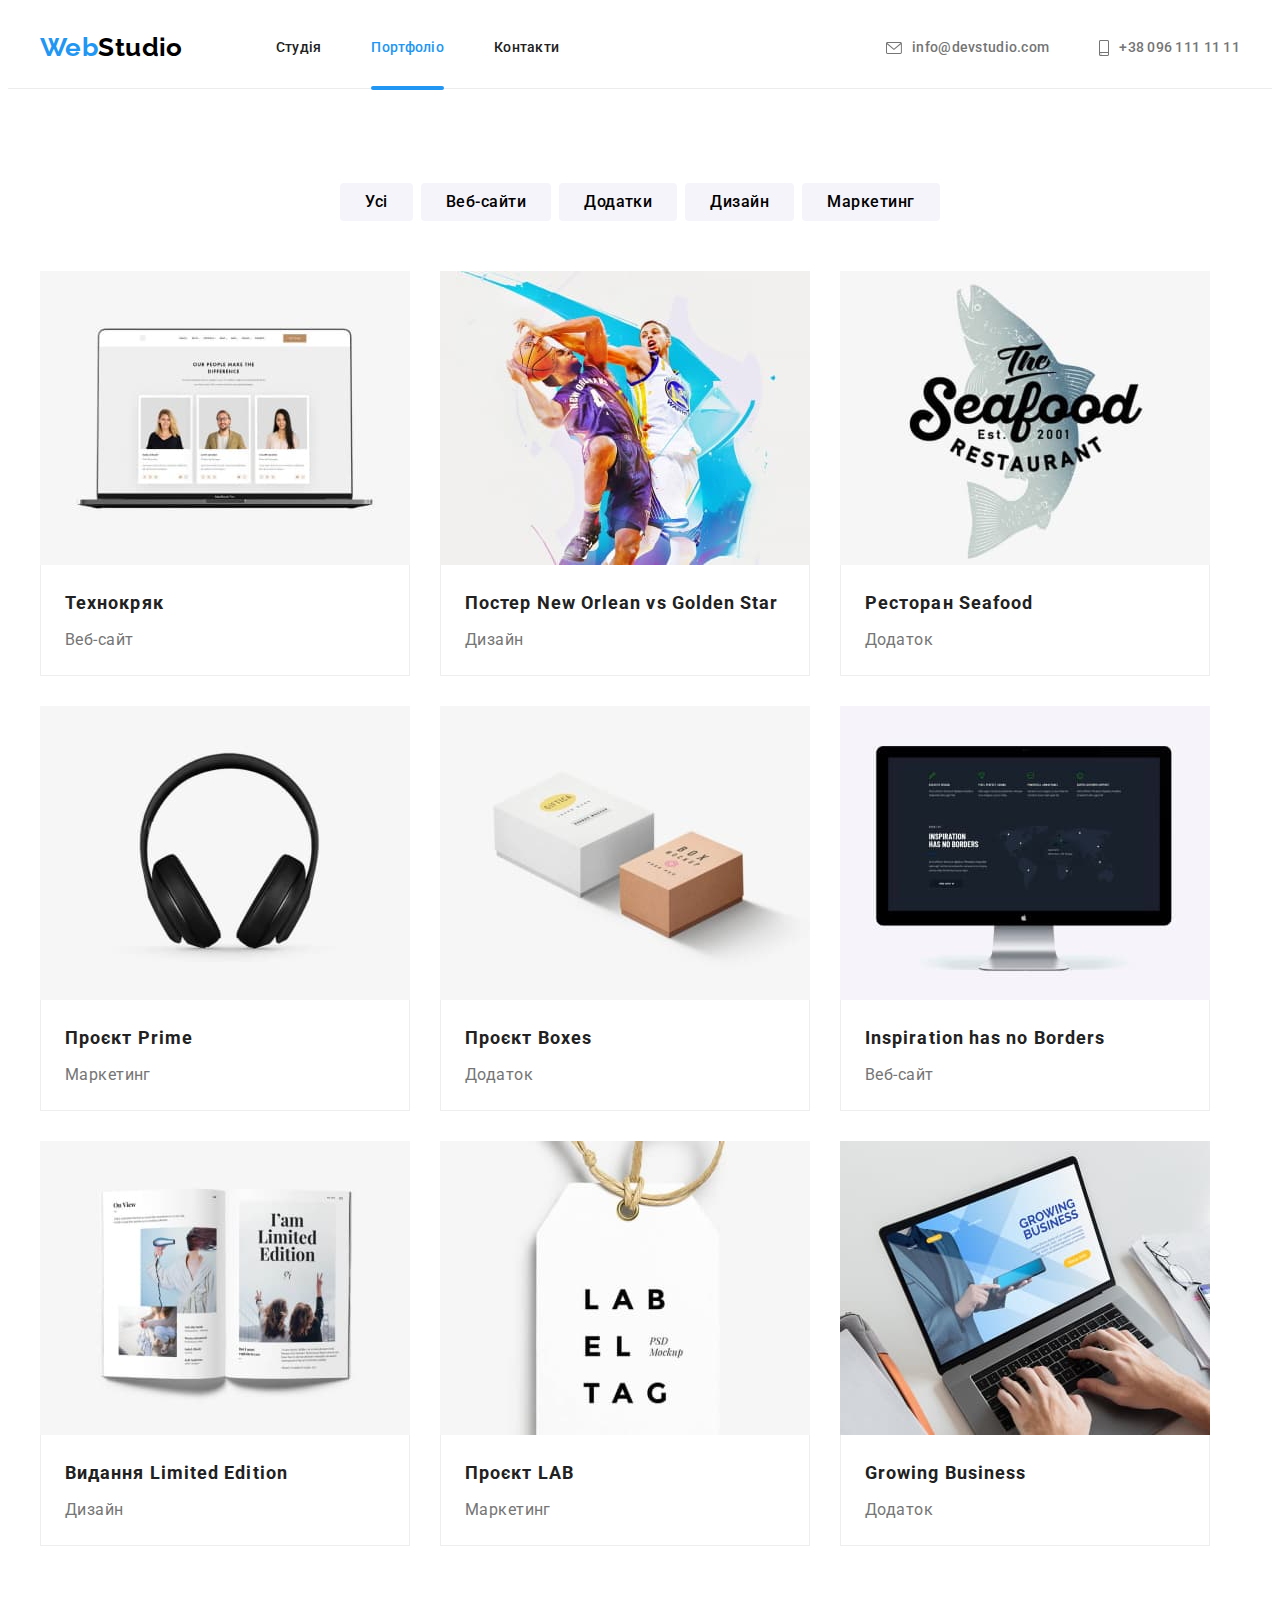
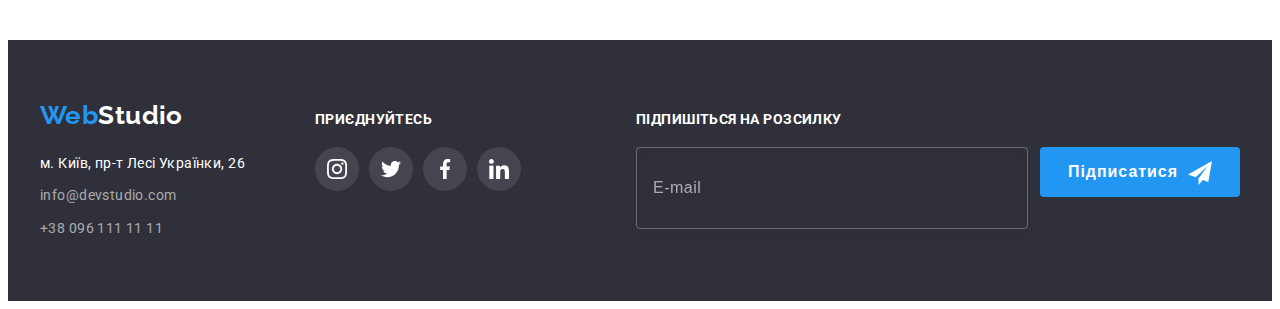
==== portfolio.html @ fa863b65 "start" ====
<!DOCTYPE html>
<html lang="uk">
<head>
    <meta charset="UTF-8">
    <meta http-equiv="X-UA-Compatible" content="IE=edge">
    <meta name="viewport" content="width=device-width, initial-scale=1.0">
    <link rel="preconnect" href="https://fonts.googleapis.com">
    <link rel="preconnect" href="https://fonts.gstatic.com" crossorigin>
    <link href="https://fonts.googleapis.com/css2?family=Raleway:wght@700&family=Roboto:wght@400;500;700;900&display=swap"
        rel="stylesheet">
    <link rel="stylesheet" href="https://cdnjs.cloudflare.com/ajax/libs/modern-normalize/1.1.0/modern-normalize.min.css"
        integrity="sha512-wpPYUAdjBVSE4KJnH1VR1HeZfpl1ub8YT/NKx4PuQ5NmX2tKuGu6U/JRp5y+Y8XG2tV+wKQpNHVUX03MfMFn9Q=="
        crossorigin="anonymous" referrerpolicy="no-referrer" />
    <link rel="stylesheet" href="./css/styles.css">
    <title>Portfolio</title>
</head>
<body>
    <header class="header">
        <div class="container header-container">
            <a class="logo-web link" href="./index.html">Web<span class="logo-studio">Studio</span></a>
            <nav class="header-nav">
                <ul class="header-list list">
                    <li class="header-list-item"><a href="./index.html" class="header-link link">Студія</a></li>
                    <li class="header-list-item"><a href="./portfolio.html" class="header-link nav-active link">Портфоліо</a></li>
                    <li class="header-list-item"><a href="#" class="header-link link">Контакти</a></li>
                </ul>
            </nav>
            <ul class="header-contacts-list list">
                <li class="contacts-list-item"><a href="mailto:info@devstudio.com" class="contacts-link link">
                        <svg class="contacts-icons" width="16px" height="12px">
                            <use href="./images/symbol-defs.svg#icon-envelope"></use>
                        </svg> info@devstudio.com</a></li>
                <li class="contacts-list-item tel"><a href="tel:+380961111111" class="contacts-link link">
                        <svg class="contacts-icons" width="10px" height="16px">
                            <use href="./images/symbol-defs.svg#icon-smartphone"></use>
                        </svg>+38 096 111 11 11</a></li>
            </ul>
        </div>
    </header>
    <main>
        <section class="catalog section">
            <div class="container catalog-container">
                <h1 class="visualy-hidden">Каталог</h1>
                <ul class="catalog-list list">
                    <li class="catalog-list-item"><button type="button" class="catalog-list-btn">Усі</button></li>
                    <li class="catalog-list-item"><button type="button" class="catalog-list-btn">Веб-сайти</button></li>
                    <li class="catalog-list-item"><button type="button" class="catalog-list-btn">Додатки</button></li>
                    <li class="catalog-list-item"><button type="button" class="catalog-list-btn">Дизайн</button></li>
                    <li class="catalog-list-item"><button type="button" class="catalog-list-btn">Маркетинг</button></li>
                </ul>
                <ul class="catalog-project-list list">
                    <li class="project-list-item">
                        <a href="" class="project-link">
                            <div class="project-top-wrap">
                                <img src="./images/project1.jpg" alt="Проєкт" width="370" height="294">
                                <p class="project-top-text">Ресурс пропонує комплексні пропозиції з різним рівнем функціоналу та сервісів. Все це
                                    дозволить відвідувачу отримати вичерпні відомості про компанію чи приватну особу.</p>
                            </div>
                            <div class="project-about">
                                <h3 class="project-title">Технокряк</h3>
                                <p class="project-after-title">Веб-сайт</p>
                            </div>
                        </a>
                    </li>
                    <li class="project-list-item">
                        <a href="" class="project-link">
                            <div class="project-top-wrap">
                                <img src="./images/project2.jpg" alt="Проєкт" width="370" height="294">
                                <p class="project-top-text">Ресурс пропонує комплексні пропозиції з різним рівнем функціоналу та сервісів. Все це
                                    дозволить відвідувачу отримати вичерпні відомості про компанію чи приватну особу.</p>
                            </div>
                            <div class="project-about">
                                <h3 class="project-title">Постер New Orlean vs Golden Star</h3>
                                <p class="project-after-title">Дизайн</p>
                            </div>
                        </a>
                    </li>
                    <li class="project-list-item">
                        <a href="" class="project-link">
                            <div class="project-top-wrap">
                                <img src="./images/project3.jpg" alt="Проєкт" width="370" height="294">
                                <p class="project-top-text">Ресурс пропонує комплексні пропозиції з різним рівнем функціоналу та сервісів. Все це
                                    дозволить відвідувачу отримати вичерпні відомості про компанію чи приватну особу.</p>
                            </div>
                            <div class="project-about">
                                <h3 class="project-title">Ресторан Seafood</h3>
                                <p class="project-after-title">Додаток</p>
                            </div>
                        </a>
                    </li>
                    <li class="project-list-item">
                        <a href="" class="project-link">
                            <div class="project-top-wrap">
                                <img src="./images/project4.jpg" alt="Проєкт" width="370" height="294">
                                <p class="project-top-text">Ресурс пропонує комплексні пропозиції з різним рівнем функціоналу та сервісів. Все це
                                    дозволить відвідувачу отримати вичерпні відомості про компанію чи приватну особу.</p>
                            </div>
                            <div class="project-about">
                                <h3 class="project-title">Проєкт Prime</h3>
                                <p class="project-after-title">Маркетинг</p>
                            </div>
                        </a>
                    </li>
                    <li class="project-list-item">
                        <a href="" class="project-link">
                            <div class="project-top-wrap">
                                <img src="./images/project5.jpg" alt="Проєкт" width="370" height="294">
                                <p class="project-top-text">Ресурс пропонує комплексні пропозиції з різним рівнем функціоналу та сервісів. Все це
                                    дозволить відвідувачу отримати вичерпні відомості про компанію чи приватну особу.</p>
                            </div>
                            <div class="project-about">
                                <h3 class="project-title">Проєкт Boxes</h3>
                                <p class="project-after-title">Додаток</p>
                            </div>
                        </a>
                    </li>
                    <li class="project-list-item">
                        <a href="" class="project-link">
                            <div class="project-top-wrap">
                                <img src="./images/project6.jpg" alt="Проєкт" width="370" height="294">
                                <p class="project-top-text">Ресурс пропонує комплексні пропозиції з різним рівнем функціоналу та сервісів. Все це
                                    дозволить відвідувачу отримати вичерпні відомості про компанію чи приватну особу.</p>
                            </div>
                            <div class="project-about">
                                <h3 class="project-title">Inspiration has no Borders</h3>
                                <p class="project-after-title">Веб-сайт</p>
                            </div>
                        </a>
                    </li>
                    <li class="project-list-item">
                        <a href="" class="project-link">
                            <div class="project-top-wrap">
                                <img src="./images/project7.jpg" alt="Проєкт" width="370" height="294">
                                <p class="project-top-text">Ресурс пропонує комплексні пропозиції з різним рівнем функціоналу та сервісів. Все це
                                    дозволить відвідувачу отримати вичерпні відомості про компанію чи приватну особу.</p>
                            </div>
                            <div class="project-about">
                                <h3 class="project-title">Видання Limited Edition</h3>
                                <p class="project-after-title">Дизайн</p>
                            </div>
                        </a>
                    </li>
                    <li class="project-list-item">
                        <a href="" class="project-link">
                            <div class="project-top-wrap">
                                <img src="./images/project8.jpg" alt="Проєкт" width="370" height="294">
                                <p class="project-top-text">Ресурс пропонує комплексні пропозиції з різним рівнем функціоналу та сервісів. Все це
                                    дозволить відвідувачу отримати вичерпні відомості про компанію чи приватну особу.</p>
                            </div>
                            <div class="project-about">
                                <h3 class="project-title">Проєкт LAB</h3>
                                <p class="project-after-title">Маркетинг</p>
                            </div>
                        </a>
                    </li>
                    <li class="project-list-item">
                        <a href="" class="project-link">
                            <div class="project-top-wrap">
                                <img src="./images/project9.jpg" alt="Проєкт" width="370" height="294">
                                <p class="project-top-text">Ресурс пропонує комплексні пропозиції з різним рівнем функціоналу та сервісів. Все це
                                    дозволить відвідувачу отримати вичерпні відомості про компанію чи приватну особу.</p>
                            </div>
                            <div class="project-about">
                                <h3 class="project-title">Growing Business</h3>
                                <p class="project-after-title">Додаток</p>
                            </div>
                        </a >
                    </li>
                </ul>
            </div>
        </section>
    </main>
    <footer class="footer">
        <div class="container footer-container">
            <div class="footer-div-logo">
                <a class="footer-logo link" href="./index.html">Web<span class="logo-studio-white">Studio</span></a>
                <address class="footer-address-list">
                    <ul class="footer-list list">
                        <li class="footer-list-item"><a href="https://goo.gl/maps/NXX6LeHb5ru4royF7" target="_blank"
                                rel="noopener noreferrer nofollow" class="footer-link link-address link">м. Київ, пр-т Лесі
                                Українки, 26</a></li>
                        <li class="footer-list-item"><a href="mailto:info@devstudio.com"
                                class="footer-link link">info@devstudio.com</a></li>
                        <li class="footer-list-item"><a href="tel:+380961111111" class="footer-link link">+38 096 111 11
                                11</a></li>
                    </ul>
                </address>
            </div>
            <div class="footer-join">
                <p class="footer-title">Приєднуйтесь</p>
                <ul class="footer-soc-list team-soc-list list">
                    <il class="team-soc-item"><a href="" class="team-soc-link footer-soc-link" target="_blank"
                            rel="noopener noreferrer nofollow"><svg class="team-soc-icon">
                                <use href="./images/symbol-defs.svg#icon-instagram"></use>
                            </svg></a></il>
                    <il class="team-soc-item"><a href="" class="team-soc-link footer-soc-link" target="_blank"
                            rel="noopener noreferrer nofollow"><svg class="team-soc-icon">
                                <use href="./images/symbol-defs.svg#icon-twitter"></use>
                            </svg></a></il>
                    <il class="team-soc-item"><a href="" class="team-soc-link footer-soc-link" target="_blank"
                            rel="noopener noreferrer nofollow"><svg class="team-soc-icon">
                                <use href="./images/symbol-defs.svg#icon-facebook"></use>
                            </svg></a></il>
                    <il class="team-soc-item"><a href="" class="team-soc-link footer-soc-link" target="_blank"
                            rel="noopener noreferrer nofollow"><svg class="team-soc-icon">
                                <use href="./images/symbol-defs.svg#icon-linkedin"></use>
                            </svg></a></il>
                </ul>
            </div>
            <div class="subscribe">
                <p class="subscribe-title">Підпишіться на розсилку</p>
                <form class="subscribe-form">
                    <input type="email" class="subscribe-input" placeholder="E-mail" required>
                    <button type="submit" class="subscribe-button">Підписатися<span><svg class="subscibe-icon" width="24"
                                height="24">
                                <use href="./images/symbol-defs.svg#icon-send"></use>
                            </svg></span></button>
                </form>
            </div>
        </div>
    </footer>
</body>
</html>
---- css/styles.css ----
:root {
    --primary-text-color: #212121;
    --secondary-text-color: #757575;
    --white-color: #FFFFFF;
    --black-color: #000000;
    --background-our-team: #F5F4FA;
    --background-hero-footer: #2F303A;
    --accent-color: #2196F3;
    --hero-button-hover: #188CE8;
}

p,
h1,
h2,
h3,
h4,
h5,
h6 {
    margin: 0;
}

ul,
ol {
    margin: 0;
    padding-left: 0;
}

button {
    cursor: pointer;
}

address {
    font-style: normal;
}

img {
    display: block;
}

body {
    font-family: 'Roboto', sans-serif;
    color: #212121;
    background-color: #fff;
    font-size: 14px;
    letter-spacing: 0.03em;
}

.section {
    padding-top: 94px;
    padding-bottom: 94px;
}

.container {
    width: 1200px;
    padding-left: 15px;
    padding-right: 15px;
    margin: 0 auto;
}

.list {
    list-style: none;
}

.link {
    text-decoration: none;
}

.visualy-hidden {
    position: absolute;
    width: 1px;
    height: 1px;
    margin: -1px;
    border: 0;
    padding: 0;
    white-space: nowrap;
    clip-path: inset(100%);
    clip: rect(0 0 0 0);
    overflow: hidden;
}

/*-----------------------HEADER---------------------*/

.header {
    padding-top: 24px;
    padding-bottom: 25px;
    border-bottom: 1px solid #ECECEC;
}

.header-container {
    display: flex;
    align-items: center;
}

.logo-web {
    font-family: 'Raleway', 'sans-serif';
    font-weight: 700;
    font-size: 26px;
    line-height: 1.2;
    color: #2196F3;
    margin-right: 93px;
}

.logo-studio {
    color: #000000;
}

.header-nav {
    margin-right: auto;
}

.header-list {
    display: flex;
    gap: 50px;
}

.header-list-item {}

.header-link {
    font-weight: 500;
    line-height: 1.14;
    letter-spacing: 0.02em; 
    color: #212121;
    transition: color 250ms;
    transition-timing-function: cubic-bezier(0.4, 0, 0.2, 1);
}

.nav-active {
    color: #2196F3;
    position: relative;
}

.nav-active::after {
    content: '';
    display: block;
    width: 100%;
    height: 4px;
    background-color: #2196F3;
    border-radius: 2px;
    position: absolute;
    top: 47px;
    right: 0;
    cursor: default;
}

.header-link:hover, .header-link:focus {
    color:#2196F3;
}

.header-contacts-list {
    display: flex;
    gap: 50px;
}

.contacts-list-item {}

.contacts-icons {
    fill: currentColor;
    margin-right: 10px;
}

.contacts-link {
    font-weight: 500;
    line-height: 1.14;
    letter-spacing: 0.02em;
    color: #757575;
    display: flex;
    align-items: center;
    transition: color 250ms;
    transition-timing-function: cubic-bezier(0.4, 0, 0.2, 1);
}

.contacts-link:hover, .contacts-link:focus {
    color: #2196F3;
}

/*-----------------------HERO---------------------*/

.hero {
    max-width: 1600px;
    height: 600px;
    margin: 0 auto;
    padding-top: 200px;
    padding-bottom: 200px;
    background-image: linear-gradient(rgba(47, 48, 58, 0.4), rgba(47, 48, 58, 0.4)),
    url(../images/hero-bg.jpg) ;
    background-repeat: no-repeat;
    background-size: cover;
    
}

.hero-container {
    margin: 0 auto;
    text-align: center;
}

.hero-title {
    font-weight: 900;
    font-size: 44px;
    line-height: 1.36;
    letter-spacing: 0.06em;
    text-transform: uppercase;
    color: #FFFFFF;
    max-width: 696px;
    margin: 0 auto;
    margin-bottom: 30px;
}

.hero-btn {
    font-weight: 700;
    font-size: 16px;
    line-height: 1.88;
    letter-spacing: 0.06em;
    align-items: center;
    text-align: center;
    color: #FFFFFF;
    background-color: #2196F3;
    border: 0px;
    box-shadow: 0px 4px 4px rgba(0, 0, 0, 0.15);
    border-radius: 4px;
    padding: 10px 32px;
    min-width: 152px;
    transition: background-color 250ms;
    transition-timing-function: cubic-bezier(0.4, 0, 0.2, 1);
}

.hero-btn:hover {
    background-color: #188CE8;
}

/*-----------------------BENEFITS---------------------*/

.benefits {
    display: block;
}

.benefits-container {
    
}

.benefits-list {
    display: flex;
    gap: 30px;
}

.list {}

.benefits-list-item {
    max-width: 270px;
}

.benefits-list-item::before {
    display: block;
    content: '';
    height: 120px;
    background-size: contain;
    background-repeat: no-repeat;
    background-color: #F5F4FA;
    border-radius: 4px;
    margin-bottom: 30px;
}

.icon-antenna::before {
    background-image: url(../images/antenna.png);
    background-repeat: no-repeat;
    background-size: 70px 70px;
    background-position: center;
}

.icon-clock::before {
    background-image: url(../images/clock.png);
    background-repeat: no-repeat;
    background-size: 70px 70px;
    background-position: center;
}

.icon-diagram::before {
    background-image: url(../images/diagram.png);
    background-repeat: no-repeat;
    background-size: 70px 70px;
    background-position: center;
}

.icon-astronaut::before {
    background-image: url(../images/astronaut.png);
    background-repeat: no-repeat;
    background-size: 70px 70px;
    background-position: center;
}

.benefits-title {
    font-weight: 700;
    line-height: 1.14;
    text-transform: uppercase;
    font-size: 14px;
    margin-bottom: 10px;
}

.benefits-after-title {
    font-weight: 400;
    line-height: calc(24/14);
    color: #757575;
}

/*-----------------------WORK---------------------*/

.work {
    display: block;
    padding-bottom: 94px;
}

.work-container {
    text-align: center;
    
}

.work-title {
    font-weight: 700;
    font-size: 36px;
    line-height: calc(42/36);
    margin-bottom: 50px;
}

.work-list {
    display: flex;
    gap: 30px;
}

.work-list-item {
    position: relative;
}

.work-list-about {
    font-weight: 700;
    font-size: 14px;
    line-height: calc(16/14);
    text-align: center;
    letter-spacing: 0.03em;
    text-transform: uppercase;
    color: #FFFFFF;
    background-color: rgba(47, 48, 58, 0.8);
    width: 100%;
    height: 70px;
    display: flex;
    align-items: center;
    justify-content: center;
    position: absolute;
    bottom: 0;
}

/*-----------------------TEAM---------------------*/

.team {
    background-color: #F5F4FA;
}

.team-container {
    
}

.team-title {
    font-weight: 700;
    font-size: 36px;
    line-height: calc(42/36);
    text-align: center;
    margin-bottom: 50px;
}

.team-list {
    display: flex;
    gap: 30px;
}

.team-list-item {
    background-color: #FFFFFF;
    box-shadow: 0px 1px 3px rgba(0, 0, 0, 0.12),
    0px 1px 1px rgba(0, 0, 0, 0.14),
    0px 2px 1px rgba(0, 0, 0, 0.2);
    border-radius: 0px 0px 4px 4px;
}

.team-item-about {
    text-align: center;
    padding-top: 30px;
    padding-bottom: 30px;
}

.team-worker {
    font-weight: 500;
    font-size: 16px;
    line-height: calc(19/16);
    margin-bottom: 10px;
}

.team-worker-position {
    font-weight: 400;
    font-size: 16px;
    line-height: calc(19/16);
    color: #757575;
    margin-bottom: 16px;
}

.team-soc-list {
    display: flex;
    justify-content: center;
    gap: 10px;
}

.team-soc-item {
    width: 44px;
    height: 44px;
}

.team-soc-link {
    width: 100%;
    height: 100%;
    color: #AFB1B8;
    display: flex;
    justify-content: center;
    align-items: center;
    background-color: #fff;
    border-radius: 50%;
    transition: background-color 250ms,
    color 250ms;
    transition-timing-function: cubic-bezier(0.4, 0, 0.2, 1);
}

.team-soc-link:hover, .team-soc-link:focus {
    background-color: #2196F3;
    color: #fff;
}

.team-soc-icon {
    width: 20px;
    height: 20px;
    fill: currentColor;
}


/*-----------------------CLIENTS---------------------*/

.clients {}

.container-clients {}

.clients-title {
    margin-bottom: 50px;
    font-weight: 700;
    font-size: 36px;
    line-height: calc(42/36);
    text-align: center;
    letter-spacing: 0.03em;
    color: #212121;
}

.clients-block {
    
}

.clients-list {
    display: flex;
    justify-content: center;
    gap: 30px;
    width: 100%;
}

.clients-list-item {
    width: calc((100%-150px)/6);
    height: 92px;
}

.clients-list-link {
    width: 100%;
    height: 100%;
    border: 1px solid currentColor;
    border-radius: 4px;
    display: flex;
    justify-content: center;
    align-items: center;
    color: #AFB1B8;
    transition: color 250ms;
    transition-timing-function: cubic-bezier(0.4, 0, 0.2, 1);
}

.clients-icon {
    fill: currentColor;
    width: 106px;
    height: 60px;
}

.clients-list-link:hover, .clients-list-link:focus {
    color: #2196F3;
}

/*-----------------------FOOTER---------------------*/

.footer {
    padding-top: 60px;
    padding-bottom: 60px;
    background-color: #2F303A;;
}

.footer-container {
    display: flex;
    align-items: baseline;
    
}

.footer-list {
}

.footer-div-logo {
    margin-right: 70px;
}

.footer-join {
}

.footer-list-item:not(:last-child) {
    margin-bottom: 9px;
}

.footer-link {
    font-weight: 400;
    line-height: 1.71;
    color: rgba(255, 255, 255, 0.6);
    font-style: normal;
    transition: color 250ms;
    transition-timing-function: cubic-bezier(0.4, 0, 0.2, 1);
}

.footer-logo {
    font-family: 'Raleway',
    'sans-serif';
    font-weight: 700;
    font-size: 26px;
    line-height: 1.2;
    color: #2196F3;
    display: block;
    margin-bottom: 20px;
}

.footer-link:hover, .footer-link:focus {
    color: #2196F3;
}

.link-address {
    color: #FFFFFF;
    font-style: normal;
}

.logo-studio-white {
    color: #FFFFFF;
}

.footer-soc-link {
    background-color: rgba(255, 255, 255, 0.1);
    color: #FFFFFF;
}

.footer-title {
    font-weight: 700;
    font-size: 14px;
    line-height: calc(16/14);
    letter-spacing: 0.03em;
    text-transform: uppercase;
    color: #FFFFFF;
    margin-bottom: 20px;
}

.subscribe {
    margin-left: auto;
}

.subscribe-title {
    font-weight: 700;
    font-size: 14px;
    line-height: calc(16/14);
    letter-spacing: 0.03em;
    text-transform: uppercase;
    color: #FFFFFF;
}

.subscribe-form {
    margin-top: 20px;
    display: flex;
    gap: 12px;
}

.subscribe-input {
    background: transparent;
    font-size: 16px;
    line-height: 1.25;
    letter-spacing: 0.03em;
    color: #fff;
    width: 358px;
    height: 50px;
    filter: drop-shadow(0px 4px 4px rgba(0, 0, 0, 0.15));
    border-radius: 4px;
    padding: 15px 16px;
    border: 1px solid rgba(255, 255, 255, 0.3);
    transition: border-color 250ms cubic-bezier(0.4, 0, 0.2, 1);
}

.subscribe-input::placeholder {
    font-size: 16px;
    line-height: 1.25;
    letter-spacing: 0.03em;
    color: rgba(255, 255, 255, 0.6);
}

.subscribe-input:hover, .subscribe-input:focus  {
    border-color: #fff;
}

.subscribe-button {
    display: flex;
    justify-content: center;
    align-items: center;
    gap: 10px;
    width: 200px;
    height: 50px;
    font-weight: 700;
    font-size: 16px;
    line-height: 1.88;
    letter-spacing: 0.06em;
    color: #fff;
    background-color: #2196F3;
    fill: #fff;
    border-color: transparent;
    border-radius: 4px;
    transition: background-color 250ms cubic-bezier(0.4, 0, 0.2, 1), 
    box-shadow 250ms cubic-bezier(0.4, 0, 0.2, 1);
}

.subscribe-button:hover, .subscribe-button:focus {
    background-color: #188CE8;
    box-shadow: 0px 4px 4px rgba(0, 0, 0, 0.15);
}

.subscibe-icon {
    transform: translateY(25%);
}

/*-----------------------MODAL---------------------*/

.backdrop {
    width: 100%;
    height: 100%;
    position: fixed;
    top: 0;
    background-color: rgba(0, 0, 0, 0.2);
    transition: opacity 250ms cubic-bezier(0.4, 0, 0.2, 1), visibility 250ms cubic-bezier(0.4, 0, 0.2, 1);
}

.modal {
    width: 528px;
    min-height: 581px;
    background-color: #fff;
    position: absolute;
    top: 50%;
    left: 50%;
    padding: 40px;
    box-shadow: 0px 1px 3px rgba(0, 0, 0, 0.12),
    0px 1px 1px rgba(0, 0, 0, 0.14),
    0px 2px 1px rgba(0, 0, 0, 0.2);
    border-radius: 4px;
    transform: translate(-50%, -50%) scale(1);
    transition: transform 250ms cubic-bezier(0.4, 0, 0.2, 1);
}

.backdrop.is-hidden .modal {
    transform: translate(-50%) scale(0);
}

.modal-close {
    width: 30px;
    height: 30px;
    background-color: transparent;
    border: 1px solid rgba(0, 0, 0, 0.1);
    border-radius: 50%;
    position: absolute;
    top: 8px;
    right: 8px;
    display: flex;
    align-items: center;
    justify-content: center;
    transition: fill 250ms cubic-bezier(0.4, 0, 0.2, 1);
}

.modal-close:hover, .modal-close:focus {
    fill: #2196F3;
}

.is-hidden {
    opacity: 0;
    visibility: hidden;
    pointer-events: none;
}

.modal-title {
    font-weight: 700;
    font-size: 20px;
    line-height: calc(23/20);
    text-align: center;
    letter-spacing: 0.03em;
    color: #212121;
    margin-bottom: 12px;
}

.modal-field {
    margin-bottom: 10px;
}

.modal-field-comment {
    margin-bottom: 20px;
}

.input-label {
    margin-bottom: 4px;
    font-size: 12px;
    line-height: calc(14/12);
    letter-spacing: 0.01em;
    color: #757575;
    display: block;
}

.input-wrap {
    position: relative;
}

.modal-input {
    width: 100%;
    height: 40px;
    padding-left: 42px;
    padding-right: 12px;
    outline: transparent;
    border: 1px solid rgba(33, 33, 33, 0.2);
    border-radius: 4px;
    font-size: 12px;
    line-height: calc(14/12);
    letter-spacing: 0.01em;
    color: #000000;
    transition: border-color 250ms cubic-bezier(0.4, 0, 0.2, 1);
}

.modal-input-icon {
    position: absolute;
    top: 50%;
    transform: translateY(-50%);
    left: 12px;
    transition: fill 250ms cubic-bezier(0.4, 0, 0.2, 1);
}

.modal-input:hover, .modal-input:focus {
    border-color: #2196F3;
}

.modal-input:hover + .modal-input-icon,
.modal-input:focus + .modal-input-icon {
    fill: #2196F3;
}

.input-comment {
    padding: 12px 16px;
    resize: none;
    width: 100%;
    height: 120px;
}

.input-comment::placeholder {
    font-size: 12px;
    line-height: 14px;
    letter-spacing: 0.01em;
    color: rgba(117, 117, 117, 0.5);
}

.check-text {
    align-items: center;
    display: flex;
    justify-content: center;
    margin-top: 25px;

}

.check-text span {
    width: 16px;
    height: 15px;
    border: 2px solid #212121;
    fill: transparent;
    display: flex;
    justify-content: center;
    align-items: center;
    border-radius: 3px;
    transition: fill 250ms cubic-bezier(0.4, 0, 0.2, 1), 
    background-color 250ms cubic-bezier(0.4, 0, 0.2, 1), 
    border 250ms cubic-bezier(0.4, 0, 0.2, 1), 
    border-color 250ms cubic-bezier(0.4, 0, 0.2, 1);
    margin-right: 8px;
}

.input-check:checked + .check-text span {
    fill: #FFFFFF;
    background-color: #2196F3;
    border: none;
}

.input-check:focus + .check-text span, .input-check:hover +.check-text span {
    border-color: #2196F3;
}

.check-text {
    font-size: 14px;
    line-height: 1.71;
    letter-spacing: 0.03em;
    color: #757575;
}

.check-link {
    text-decoration-line: underline;
    color: #2196F3;
    margin-left: 5px;
}

.modal-btn {
    font-weight: 700;
    font-size: 16px;
    line-height: 1.88;
    display: flex;
    align-items: center;
    text-align: center;
    letter-spacing: 0.06em;
    color: #FFFFFF;
    padding: 10px 52px;
    background-color: #2196F3;
    border-radius: 4px;
    border: none;
    margin: 0 auto;
    margin-top: 30px;
    transition: box-shadow 250ms cubic-bezier(0.4, 0, 0.2, 1), 
    background-color 250ms cubic-bezier(0.4, 0, 0.2, 1);
}

.modal-btn:hover {
    box-shadow: 0px 4px 4px rgba(0, 0, 0, 0.15);
    background-color: #188CE8;
}

/*-----------------------PORTFOLIO---------------------*/

/*-----------------------CATALOG---------------------*/

.catalog {}

.catalog-container {
    
}

.catalog-list {
    display: flex;
    justify-content: center;
    gap: 8px;
    margin-bottom: 50px;
}

.list {}

.catalog-list-item {}

.catalog-list-btn {
    font-family: inherit;
    font-weight: 500;
    font-size: 16px;
    line-height: 1.62;
    letter-spacing: 0.03em;
    text-align: center;
    background-color: #F5F4FA;
    border-radius: 4px;
    border: none;
    padding: 6px 25px;
    transition: color 250ms, background-color 250ms, box-shadow 250ms;
    transition-timing-function: cubic-bezier(0.4, 0, 0.2, 1);
}

.catalog-list-btn:hover, .catalog-list-btn:focus {
    color: #FFFFFF;
    background-color: #2196F3;
    box-shadow: 0px 3px 1px rgba(0, 0, 0, 0.1),
    0px 1px 2px rgba(0, 0, 0, 0.08),
    0px 2px 2px rgba(0, 0, 0, 0.12);
}

.catalog-project-list {
    display: flex;
    flex-wrap: wrap;
    gap: 30px;
}

.project-about {
    padding: 20px 24px;
    border: 1px solid #EEEEEE;
    border-top: none;
}

.project-list-item {
    width: calc(100%-60px)/3;
}

.project-link {
    width: 100%;
    display: block;
    text-decoration: none;
    transition: box-shadow 250ms;
    transition-timing-function: cubic-bezier(0.4, 0, 0.2, 1);
}

.project-link:hover, .project-link:focus {
    box-shadow: 0px 1px 1px rgba(0, 0, 0, 0.12),
    0px 4px 4px rgba(0, 0, 0, 0.06),
    1px 4px 6px rgba(0, 0, 0, 0.16);
}

.project-title {
    font-weight: 700;
    font-size: 18px;
    line-height: 2;
    letter-spacing: 0.06em;
    margin-bottom: 4px;
    color: #212121;
}

.project-after-title {
    font-weight: 400;
    font-size: 16px;
    line-height: 1.88;
    color: #757575;
}

.project-link:hover .project-top-text, .project-link:focus .project-top-text {
    transform: translateY(0);
}

.project-top-wrap {
    position: relative;
    overflow: hidden;
}

.project-top-text {
    position: absolute;
    top: 0;
    padding: 63px 24px;
    font-weight: 400;
    font-size: 18px;
    line-height: 1.56;
    letter-spacing: 0.03em;
    color: #FFFFFF;
    background-color: rgba(33, 150, 243, 0.9);
    height: 100%;
    transform: translateY(100%);
    transition: transform 250ms;
    transition-timing-function: cubic-bezier(0.4, 0, 0.2, 1);
    overflow: auto;
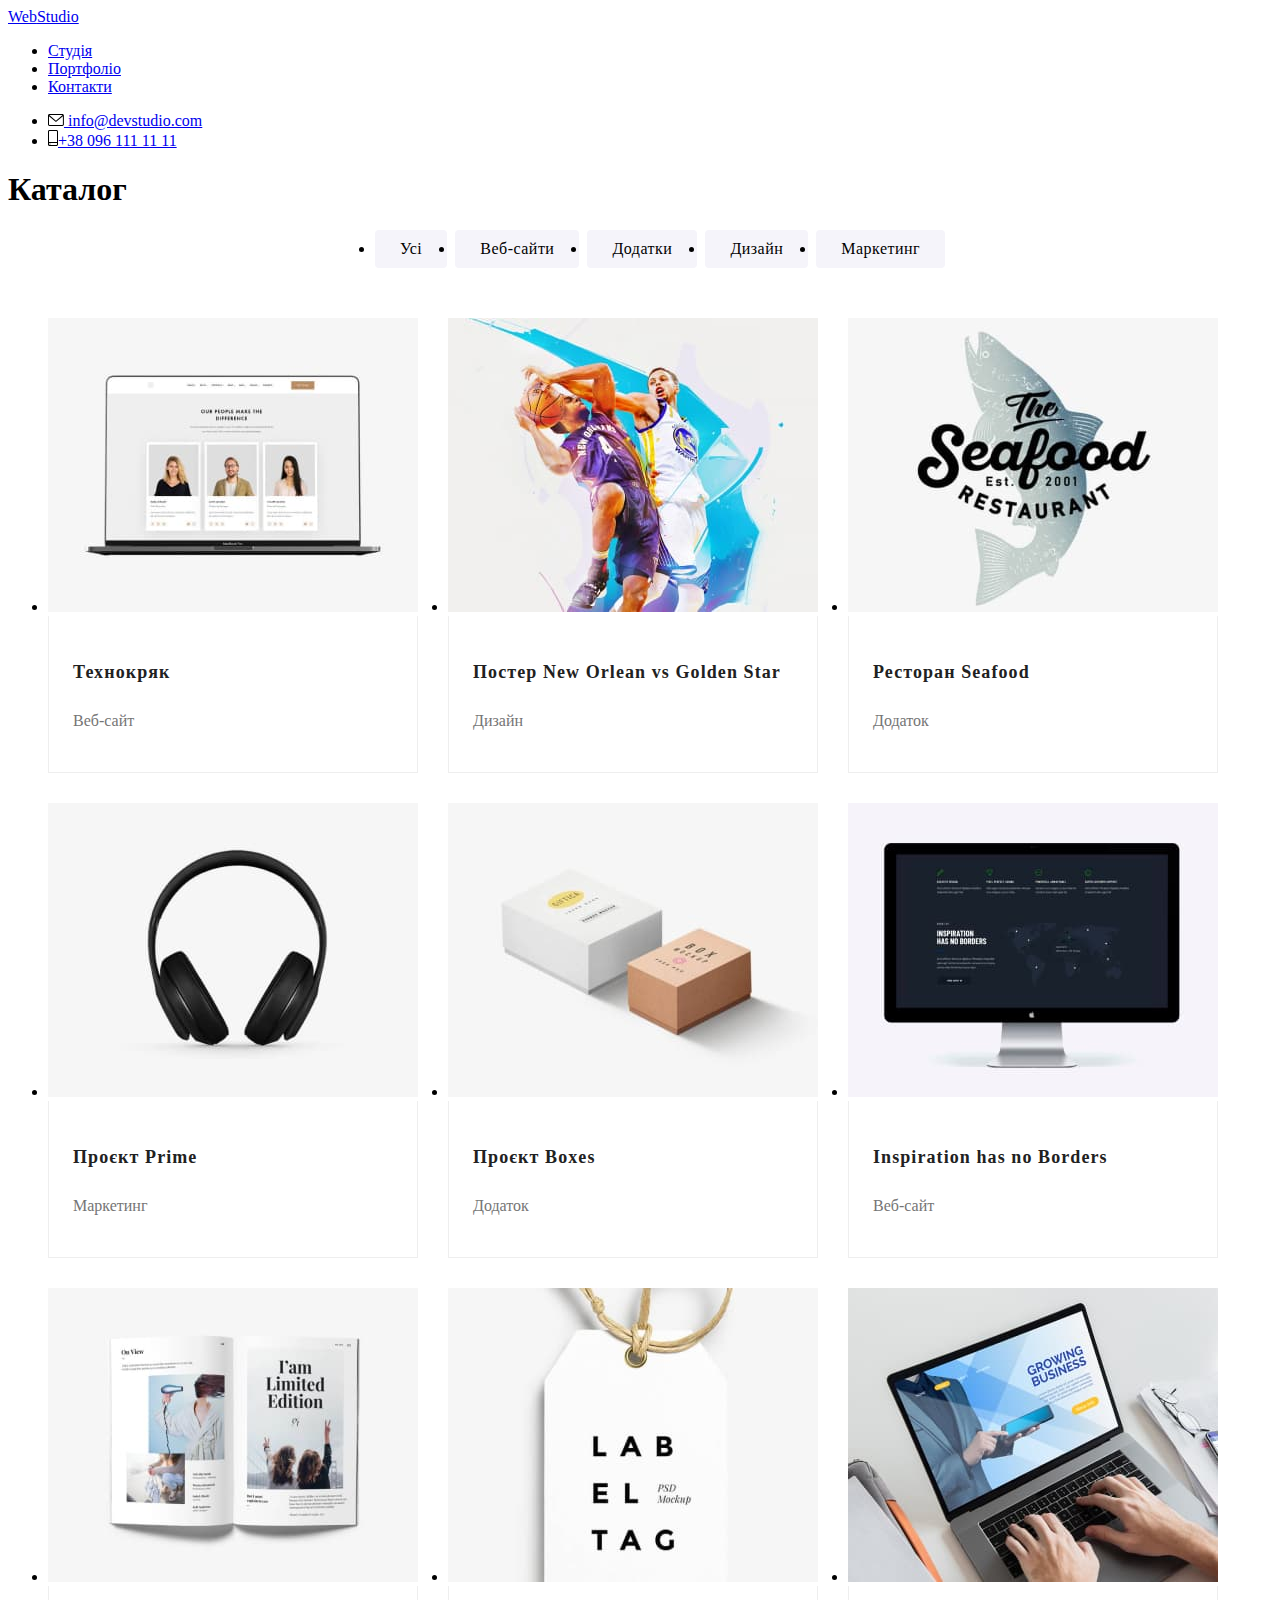
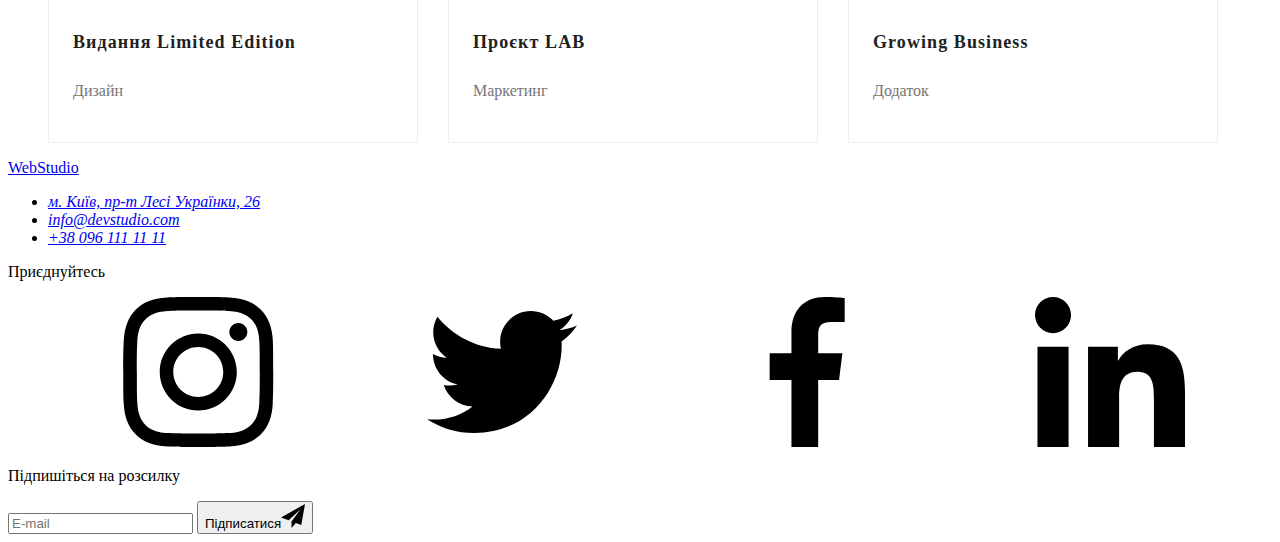
==== commit 4f02e97c: "v1" ====
--- a/portfolio.html
+++ b/portfolio.html
@@ -189,7 +189,7 @@
             <div class="footer-join">
                 <p class="footer-title">Приєднуйтесь</p>
                 <ul class="footer-soc-list team-soc-list list">
-                    <il class="team-soc-item"><a href="" class="team-soc-link footer-soc-link" target="_blank"
+                    <il class="team-soc-item"><a href="" class="footer-soc-link" target="_blank"
                             rel="noopener noreferrer nofollow"><svg class="team-soc-icon">
                                 <use href="./images/symbol-defs.svg#icon-instagram"></use>
                             </svg></a></il>
--- a/css/styles.css
+++ b/css/styles.css
@@ -1,645 +1,6 @@
-:root {
-    --primary-text-color: #212121;
-    --secondary-text-color: #757575;
-    --white-color: #FFFFFF;
-    --black-color: #000000;
-    --background-our-team: #F5F4FA;
-    --background-hero-footer: #2F303A;
-    --accent-color: #2196F3;
-    --hero-button-hover: #188CE8;
-}
-
-p,
-h1,
-h2,
-h3,
-h4,
-h5,
-h6 {
-    margin: 0;
-}
-
-ul,
-ol {
-    margin: 0;
-    padding-left: 0;
-}
-
-button {
-    cursor: pointer;
-}
-
-address {
-    font-style: normal;
-}
-
-img {
-    display: block;
-}
-
-body {
-    font-family: 'Roboto', sans-serif;
-    color: #212121;
-    background-color: #fff;
-    font-size: 14px;
-    letter-spacing: 0.03em;
-}
-
-.section {
-    padding-top: 94px;
-    padding-bottom: 94px;
-}
-
-.container {
-    width: 1200px;
-    padding-left: 15px;
-    padding-right: 15px;
-    margin: 0 auto;
-}
-
-.list {
-    list-style: none;
-}
-
-.link {
-    text-decoration: none;
-}
-
-.visualy-hidden {
-    position: absolute;
-    width: 1px;
-    height: 1px;
-    margin: -1px;
-    border: 0;
-    padding: 0;
-    white-space: nowrap;
-    clip-path: inset(100%);
-    clip: rect(0 0 0 0);
-    overflow: hidden;
-}
-
-/*-----------------------HEADER---------------------*/
-
-.header {
-    padding-top: 24px;
-    padding-bottom: 25px;
-    border-bottom: 1px solid #ECECEC;
-}
-
-.header-container {
-    display: flex;
-    align-items: center;
-}
-
-.logo-web {
-    font-family: 'Raleway', 'sans-serif';
-    font-weight: 700;
-    font-size: 26px;
-    line-height: 1.2;
-    color: #2196F3;
-    margin-right: 93px;
-}
-
-.logo-studio {
-    color: #000000;
-}
-
-.header-nav {
-    margin-right: auto;
-}
-
-.header-list {
-    display: flex;
-    gap: 50px;
-}
-
-.header-list-item {}
-
-.header-link {
-    font-weight: 500;
-    line-height: 1.14;
-    letter-spacing: 0.02em; 
-    color: #212121;
-    transition: color 250ms;
-    transition-timing-function: cubic-bezier(0.4, 0, 0.2, 1);
-}
-
-.nav-active {
-    color: #2196F3;
-    position: relative;
-}
-
-.nav-active::after {
-    content: '';
-    display: block;
-    width: 100%;
-    height: 4px;
-    background-color: #2196F3;
-    border-radius: 2px;
-    position: absolute;
-    top: 47px;
-    right: 0;
-    cursor: default;
-}
-
-.header-link:hover, .header-link:focus {
-    color:#2196F3;
-}
-
-.header-contacts-list {
-    display: flex;
-    gap: 50px;
-}
-
-.contacts-list-item {}
-
-.contacts-icons {
-    fill: currentColor;
-    margin-right: 10px;
-}
-
-.contacts-link {
-    font-weight: 500;
-    line-height: 1.14;
-    letter-spacing: 0.02em;
-    color: #757575;
-    display: flex;
-    align-items: center;
-    transition: color 250ms;
-    transition-timing-function: cubic-bezier(0.4, 0, 0.2, 1);
-}
-
-.contacts-link:hover, .contacts-link:focus {
-    color: #2196F3;
-}
-
-/*-----------------------HERO---------------------*/
-
-.hero {
-    max-width: 1600px;
-    height: 600px;
-    margin: 0 auto;
-    padding-top: 200px;
-    padding-bottom: 200px;
-    background-image: linear-gradient(rgba(47, 48, 58, 0.4), rgba(47, 48, 58, 0.4)),
-    url(../images/hero-bg.jpg) ;
-    background-repeat: no-repeat;
-    background-size: cover;
-    
-}
-
-.hero-container {
-    margin: 0 auto;
-    text-align: center;
-}
-
-.hero-title {
-    font-weight: 900;
-    font-size: 44px;
-    line-height: 1.36;
-    letter-spacing: 0.06em;
-    text-transform: uppercase;
-    color: #FFFFFF;
-    max-width: 696px;
-    margin: 0 auto;
-    margin-bottom: 30px;
-}
-
-.hero-btn {
-    font-weight: 700;
-    font-size: 16px;
-    line-height: 1.88;
-    letter-spacing: 0.06em;
-    align-items: center;
-    text-align: center;
-    color: #FFFFFF;
-    background-color: #2196F3;
-    border: 0px;
-    box-shadow: 0px 4px 4px rgba(0, 0, 0, 0.15);
-    border-radius: 4px;
-    padding: 10px 32px;
-    min-width: 152px;
-    transition: background-color 250ms;
-    transition-timing-function: cubic-bezier(0.4, 0, 0.2, 1);
-}
-
-.hero-btn:hover {
-    background-color: #188CE8;
-}
-
-/*-----------------------BENEFITS---------------------*/
-
-.benefits {
-    display: block;
-}
-
-.benefits-container {
-    
-}
-
-.benefits-list {
-    display: flex;
-    gap: 30px;
-}
-
-.list {}
-
-.benefits-list-item {
-    max-width: 270px;
-}
-
-.benefits-list-item::before {
-    display: block;
-    content: '';
-    height: 120px;
-    background-size: contain;
-    background-repeat: no-repeat;
-    background-color: #F5F4FA;
-    border-radius: 4px;
-    margin-bottom: 30px;
-}
-
-.icon-antenna::before {
-    background-image: url(../images/antenna.png);
-    background-repeat: no-repeat;
-    background-size: 70px 70px;
-    background-position: center;
-}
-
-.icon-clock::before {
-    background-image: url(../images/clock.png);
-    background-repeat: no-repeat;
-    background-size: 70px 70px;
-    background-position: center;
-}
-
-.icon-diagram::before {
-    background-image: url(../images/diagram.png);
-    background-repeat: no-repeat;
-    background-size: 70px 70px;
-    background-position: center;
-}
-
-.icon-astronaut::before {
-    background-image: url(../images/astronaut.png);
-    background-repeat: no-repeat;
-    background-size: 70px 70px;
-    background-position: center;
-}
-
-.benefits-title {
-    font-weight: 700;
-    line-height: 1.14;
-    text-transform: uppercase;
-    font-size: 14px;
-    margin-bottom: 10px;
-}
-
-.benefits-after-title {
-    font-weight: 400;
-    line-height: calc(24/14);
-    color: #757575;
-}
-
-/*-----------------------WORK---------------------*/
-
-.work {
-    display: block;
-    padding-bottom: 94px;
-}
-
-.work-container {
-    text-align: center;
-    
-}
-
-.work-title {
-    font-weight: 700;
-    font-size: 36px;
-    line-height: calc(42/36);
-    margin-bottom: 50px;
-}
-
-.work-list {
-    display: flex;
-    gap: 30px;
-}
-
-.work-list-item {
-    position: relative;
-}
-
-.work-list-about {
-    font-weight: 700;
-    font-size: 14px;
-    line-height: calc(16/14);
-    text-align: center;
-    letter-spacing: 0.03em;
-    text-transform: uppercase;
-    color: #FFFFFF;
-    background-color: rgba(47, 48, 58, 0.8);
-    width: 100%;
-    height: 70px;
-    display: flex;
-    align-items: center;
-    justify-content: center;
-    position: absolute;
-    bottom: 0;
-}
-
-/*-----------------------TEAM---------------------*/
-
-.team {
-    background-color: #F5F4FA;
-}
-
-.team-container {
-    
-}
-
-.team-title {
-    font-weight: 700;
-    font-size: 36px;
-    line-height: calc(42/36);
-    text-align: center;
-    margin-bottom: 50px;
-}
-
-.team-list {
-    display: flex;
-    gap: 30px;
-}
-
-.team-list-item {
-    background-color: #FFFFFF;
-    box-shadow: 0px 1px 3px rgba(0, 0, 0, 0.12),
-    0px 1px 1px rgba(0, 0, 0, 0.14),
-    0px 2px 1px rgba(0, 0, 0, 0.2);
-    border-radius: 0px 0px 4px 4px;
-}
-
-.team-item-about {
-    text-align: center;
-    padding-top: 30px;
-    padding-bottom: 30px;
-}
-
-.team-worker {
-    font-weight: 500;
-    font-size: 16px;
-    line-height: calc(19/16);
-    margin-bottom: 10px;
-}
-
-.team-worker-position {
-    font-weight: 400;
-    font-size: 16px;
-    line-height: calc(19/16);
-    color: #757575;
-    margin-bottom: 16px;
-}
-
-.team-soc-list {
-    display: flex;
-    justify-content: center;
-    gap: 10px;
-}
-
-.team-soc-item {
-    width: 44px;
-    height: 44px;
-}
-
-.team-soc-link {
-    width: 100%;
-    height: 100%;
-    color: #AFB1B8;
-    display: flex;
-    justify-content: center;
-    align-items: center;
-    background-color: #fff;
-    border-radius: 50%;
-    transition: background-color 250ms,
-    color 250ms;
-    transition-timing-function: cubic-bezier(0.4, 0, 0.2, 1);
-}
-
-.team-soc-link:hover, .team-soc-link:focus {
-    background-color: #2196F3;
-    color: #fff;
-}
-
-.team-soc-icon {
-    width: 20px;
-    height: 20px;
-    fill: currentColor;
-}
-
-
-/*-----------------------CLIENTS---------------------*/
-
-.clients {}
-
-.container-clients {}
-
-.clients-title {
-    margin-bottom: 50px;
-    font-weight: 700;
-    font-size: 36px;
-    line-height: calc(42/36);
-    text-align: center;
-    letter-spacing: 0.03em;
-    color: #212121;
-}
-
-.clients-block {
-    
-}
-
-.clients-list {
-    display: flex;
-    justify-content: center;
-    gap: 30px;
-    width: 100%;
-}
-
-.clients-list-item {
-    width: calc((100%-150px)/6);
-    height: 92px;
-}
-
-.clients-list-link {
-    width: 100%;
-    height: 100%;
-    border: 1px solid currentColor;
-    border-radius: 4px;
-    display: flex;
-    justify-content: center;
-    align-items: center;
-    color: #AFB1B8;
-    transition: color 250ms;
-    transition-timing-function: cubic-bezier(0.4, 0, 0.2, 1);
-}
-
-.clients-icon {
-    fill: currentColor;
-    width: 106px;
-    height: 60px;
-}
-
-.clients-list-link:hover, .clients-list-link:focus {
-    color: #2196F3;
-}
 
 /*-----------------------FOOTER---------------------*/
 
-.footer {
-    padding-top: 60px;
-    padding-bottom: 60px;
-    background-color: #2F303A;;
-}
-
-.footer-container {
-    display: flex;
-    align-items: baseline;
-    
-}
-
-.footer-list {
-}
-
-.footer-div-logo {
-    margin-right: 70px;
-}
-
-.footer-join {
-}
-
-.footer-list-item:not(:last-child) {
-    margin-bottom: 9px;
-}
-
-.footer-link {
-    font-weight: 400;
-    line-height: 1.71;
-    color: rgba(255, 255, 255, 0.6);
-    font-style: normal;
-    transition: color 250ms;
-    transition-timing-function: cubic-bezier(0.4, 0, 0.2, 1);
-}
-
-.footer-logo {
-    font-family: 'Raleway',
-    'sans-serif';
-    font-weight: 700;
-    font-size: 26px;
-    line-height: 1.2;
-    color: #2196F3;
-    display: block;
-    margin-bottom: 20px;
-}
-
-.footer-link:hover, .footer-link:focus {
-    color: #2196F3;
-}
-
-.link-address {
-    color: #FFFFFF;
-    font-style: normal;
-}
-
-.logo-studio-white {
-    color: #FFFFFF;
-}
-
-.footer-soc-link {
-    background-color: rgba(255, 255, 255, 0.1);
-    color: #FFFFFF;
-}
-
-.footer-title {
-    font-weight: 700;
-    font-size: 14px;
-    line-height: calc(16/14);
-    letter-spacing: 0.03em;
-    text-transform: uppercase;
-    color: #FFFFFF;
-    margin-bottom: 20px;
-}
-
-.subscribe {
-    margin-left: auto;
-}
-
-.subscribe-title {
-    font-weight: 700;
-    font-size: 14px;
-    line-height: calc(16/14);
-    letter-spacing: 0.03em;
-    text-transform: uppercase;
-    color: #FFFFFF;
-}
-
-.subscribe-form {
-    margin-top: 20px;
-    display: flex;
-    gap: 12px;
-}
-
-.subscribe-input {
-    background: transparent;
-    font-size: 16px;
-    line-height: 1.25;
-    letter-spacing: 0.03em;
-    color: #fff;
-    width: 358px;
-    height: 50px;
-    filter: drop-shadow(0px 4px 4px rgba(0, 0, 0, 0.15));
-    border-radius: 4px;
-    padding: 15px 16px;
-    border: 1px solid rgba(255, 255, 255, 0.3);
-    transition: border-color 250ms cubic-bezier(0.4, 0, 0.2, 1);
-}
-
-.subscribe-input::placeholder {
-    font-size: 16px;
-    line-height: 1.25;
-    letter-spacing: 0.03em;
-    color: rgba(255, 255, 255, 0.6);
-}
-
-.subscribe-input:hover, .subscribe-input:focus  {
-    border-color: #fff;
-}
-
-.subscribe-button {
-    display: flex;
-    justify-content: center;
-    align-items: center;
-    gap: 10px;
-    width: 200px;
-    height: 50px;
-    font-weight: 700;
-    font-size: 16px;
-    line-height: 1.88;
-    letter-spacing: 0.06em;
-    color: #fff;
-    background-color: #2196F3;
-    fill: #fff;
-    border-color: transparent;
-    border-radius: 4px;
-    transition: background-color 250ms cubic-bezier(0.4, 0, 0.2, 1), 
-    box-shadow 250ms cubic-bezier(0.4, 0, 0.2, 1);
-}
-
-.subscribe-button:hover, .subscribe-button:focus {
-    background-color: #188CE8;
-    box-shadow: 0px 4px 4px rgba(0, 0, 0, 0.15);
-}
-
-.subscibe-icon {
-    transform: translateY(25%);
-}
 
 /*-----------------------MODAL---------------------*/
 
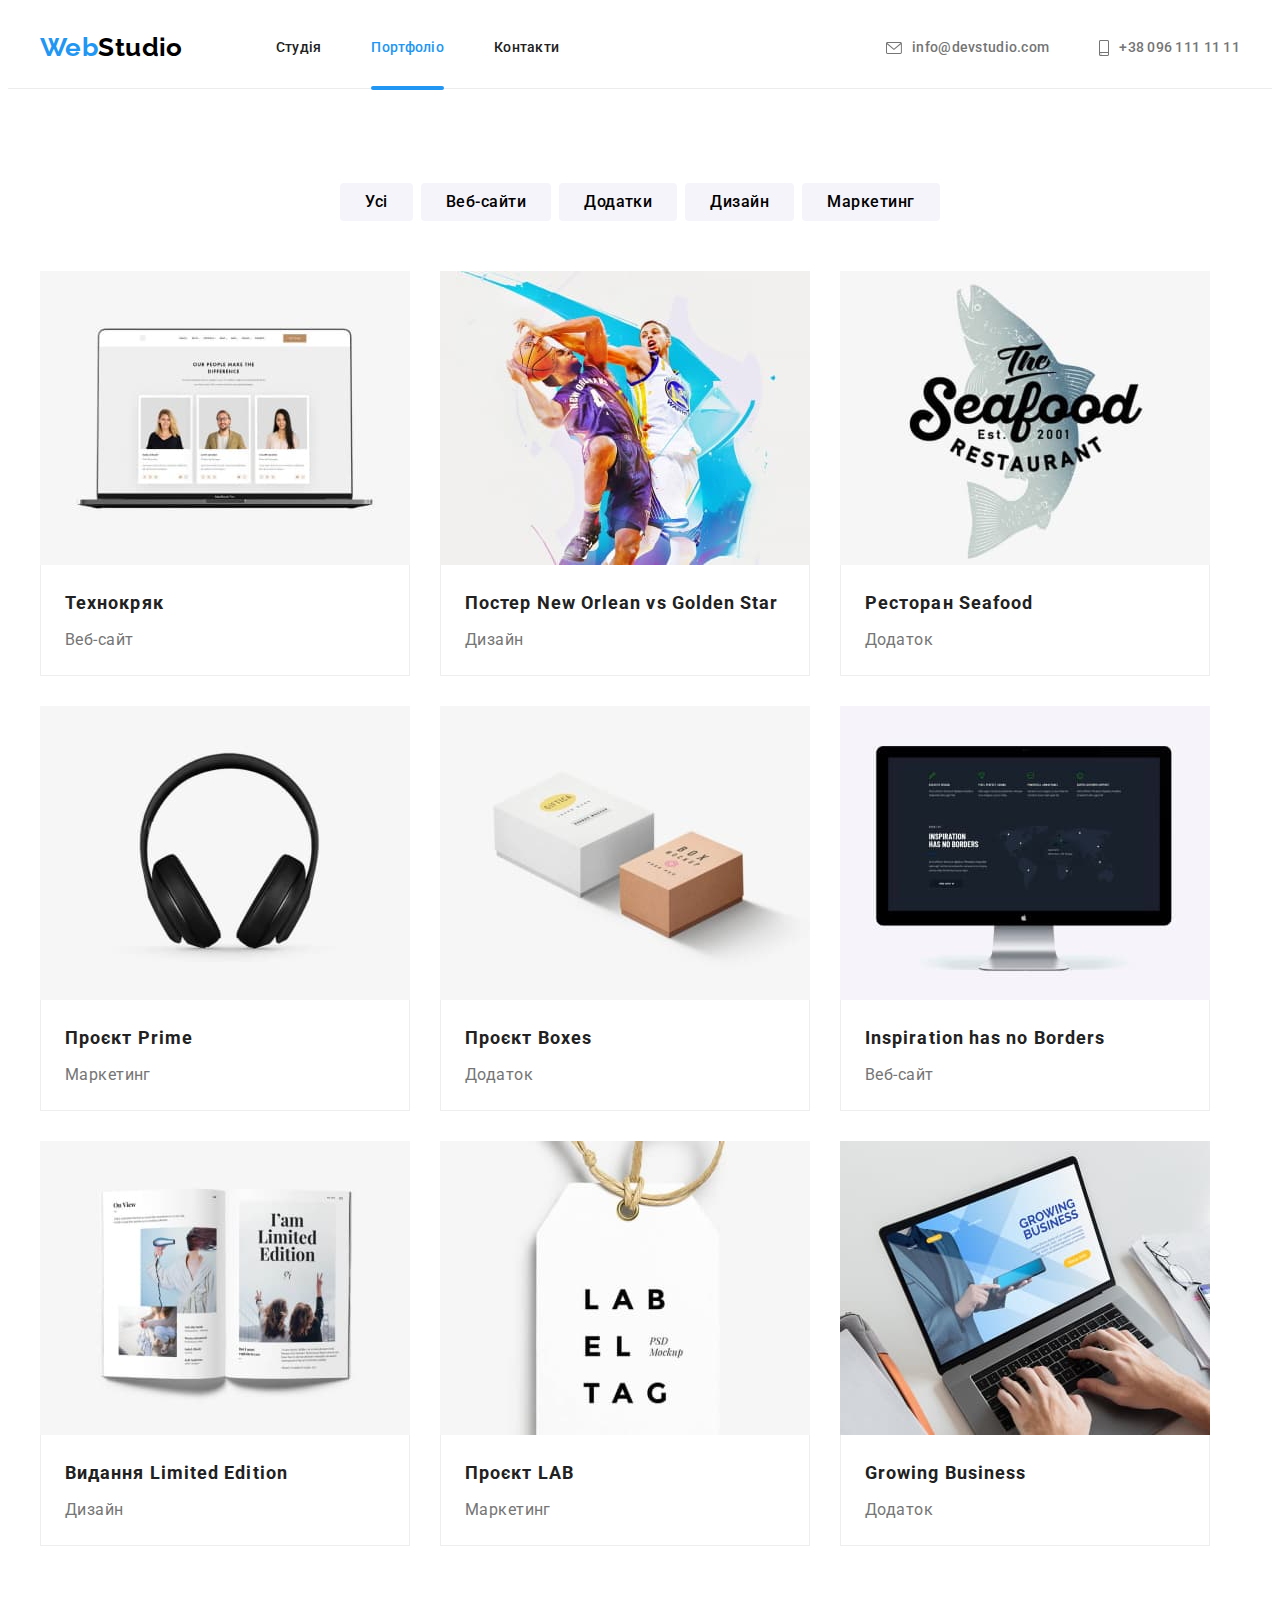
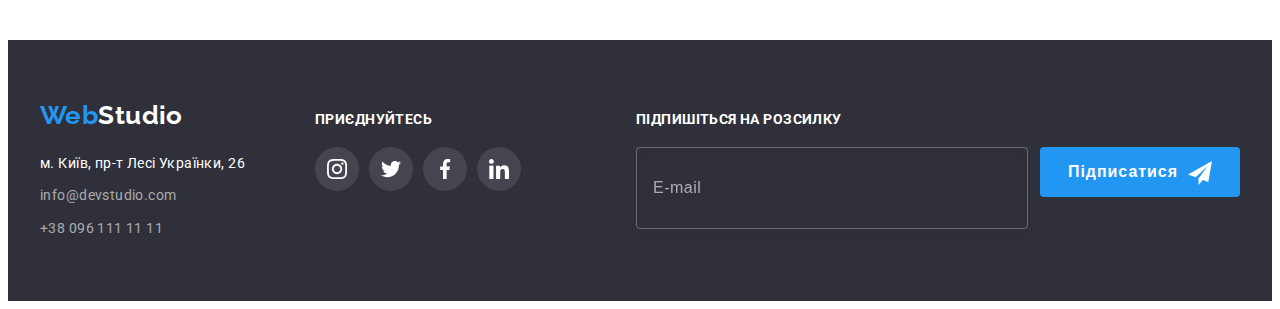
==== commit c50bf048: "v3" ====
--- a/portfolio.html
+++ b/portfolio.html
@@ -11,7 +11,7 @@
     <link rel="stylesheet" href="https://cdnjs.cloudflare.com/ajax/libs/modern-normalize/1.1.0/modern-normalize.min.css"
         integrity="sha512-wpPYUAdjBVSE4KJnH1VR1HeZfpl1ub8YT/NKx4PuQ5NmX2tKuGu6U/JRp5y+Y8XG2tV+wKQpNHVUX03MfMFn9Q=="
         crossorigin="anonymous" referrerpolicy="no-referrer" />
-    <link rel="stylesheet" href="./css/styles.css">
+    <link rel="stylesheet" href="./css/main.min.css">
     <title>Portfolio</title>
 </head>
 <body>
@@ -189,7 +189,7 @@
             <div class="footer-join">
                 <p class="footer-title">Приєднуйтесь</p>
                 <ul class="footer-soc-list team-soc-list list">
-                    <il class="team-soc-item"><a href="" class="footer-soc-link" target="_blank"
+                    <il class="team-soc-item"><a href="" class="team-soc-link footer-soc-link" target="_blank"
                             rel="noopener noreferrer nofollow"><svg class="team-soc-icon">
                                 <use href="./images/symbol-defs.svg#icon-instagram"></use>
                             </svg></a></il>
--- a/css/main.min.css
+++ b/css/main.min.css
@@ -0,0 +1 @@
+p,h1,h2,h3,h4,h5,h6{margin:0}ul,ol{margin:0;padding-left:0}button{cursor:pointer}address{font-style:normal}img{display:block}.list{list-style:none}.link{text-decoration:none}:root{--primary-text-color: #212121;--secondary-text-color: #757575;--white-color: #FFFFFF;--black-color: #000000;--grey-color: #AFB1B8;--background-our-team: #F5F4FA;--background-hero-footer: #2F303A;--accent-color: #2196F3;--hero-button-hover: #188CE8;--transition: 250ms cubic-bezier(0.4, 0, 0.2, 1)}.visualy-hidden{position:absolute;width:1px;height:1px;margin:-1px;border:0;padding:0;white-space:nowrap;-webkit-clip-path:inset(100%);clip-path:inset(100%);clip:rect(0 0 0 0);overflow:hidden}body{font-family:"Roboto",sans-serif;color:#212121;background-color:#fff;font-size:14px;letter-spacing:.03em}.container{width:1200px;padding-left:15px;padding-right:15px;margin:0 auto}.section{padding-top:94px;padding-bottom:94px}.backdrop{width:100%;height:100%;position:fixed;top:0;background-color:rgba(0,0,0,.2);transition:opacity var(--transition),visibility var(--transition)}.modal{width:528px;min-height:581px;background-color:var(--white-color);position:absolute;top:50%;left:50%;padding:40px;box-shadow:0px 1px 3px rgba(0,0,0,.12),0px 1px 1px rgba(0,0,0,.14),0px 2px 1px rgba(0,0,0,.2);border-radius:4px;transform:translate(-50%, -50%) scale(1);transition:transform 250ms var(--transition)}.backdrop.is-hidden .modal{transform:translate(-50%) scale(0)}.modal-close{width:30px;height:30px;background-color:rgba(0,0,0,0);border:1px solid rgba(0,0,0,.1);border-radius:50%;position:absolute;top:8px;right:8px;display:flex;align-items:center;justify-content:center;transition:fill var(--transition)}.modal-close:hover,.modal-close:focus{fill:var(--accent-color)}.is-hidden{opacity:0;visibility:hidden;pointer-events:none}.modal-title{font-size:20px;font-weight:700;line-height:1.15;letter-spacing:.03em;text-align:center;color:var(--primary-text-color);margin-bottom:12px}.modal-field{margin-bottom:10px}.modal-field-comment{margin-bottom:20px}.input-label{font-size:12px;line-height:1.1666666667;letter-spacing:.01em;margin-bottom:4px;color:var(--secondary-text-color);display:block}.input-wrap{position:relative}.modal-input{font-size:12px;line-height:1.1666666667;letter-spacing:.01em;width:100%;height:40px;padding-left:42px;padding-right:12px;outline:rgba(0,0,0,0);border:1px solid rgba(33,33,33,.2);border-radius:4px;color:var(--black-color);transition:border-color var(--transition)}.modal-input:hover,.modal-input:focus{border-color:var(--accent-color)}.modal-input-icon{position:absolute;top:50%;transform:translateY(-50%);left:12px;transition:fill var(--transition)}.modal-input:hover+.modal-input-icon,.modal-input:focus+.modal-input-icon{fill:var(--accent-color)}.input-comment{padding:12px 16px;resize:none;width:100%;height:120px}.input-comment::-moz-placeholder{font-size:12px;line-height:1.1666666667;letter-spacing:.01em;color:rgba(117,117,117,.5)}.input-comment:-ms-input-placeholder{font-size:12px;line-height:1.1666666667;letter-spacing:.01em;color:rgba(117,117,117,.5)}.input-comment::placeholder{font-size:12px;line-height:1.1666666667;letter-spacing:.01em;color:rgba(117,117,117,.5)}.check-text{align-items:center;display:flex;justify-content:center;margin-top:25px;font-size:14px;line-height:1.71;letter-spacing:.03em;color:var(--secondary-text-color)}.check-text span{width:16px;height:15px;border:2px solid #212121;fill:rgba(0,0,0,0);display:flex;justify-content:center;align-items:center;border-radius:3px;transition:fill var(--transition),background-color var(--transition),border var(--transition),border-color var(--transition);margin-right:8px}.input-check:checked+.check-text span{fill:var(--white-color);background-color:var(--accent-color);border:none}.input-check:focus+.check-text span,.input-check:hover+.check-text span{border-color:var(--accent-color)}.check-link{-webkit-text-decoration-line:underline;text-decoration-line:underline;color:var(--accent-color);margin-left:5px}.modal-btn{font-size:16px;font-weight:700;line-height:1.88;letter-spacing:.06em;display:flex;align-items:center;text-align:center;color:var(--white-color);padding:10px 52px;background-color:var(--accent-color);border-radius:4px;border:none;margin:0 auto;margin-top:30px;transition:box-shadow var(--transition),background-color var(--transition)}.modal-btn:hover{box-shadow:0px 4px 4px rgba(0,0,0,.15);background-color:var(--hero-button-hover)}.hero{max-width:1600px;height:600px;margin:0 auto;padding-top:200px;padding-bottom:200px;background-image:linear-gradient(rgba(47, 48, 58, 0.4), rgba(47, 48, 58, 0.4)),url(../images/hero-bg.jpg);background-repeat:no-repeat;background-size:cover}.hero-container{margin:0 auto;text-align:center}.hero-title{font-size:44px;font-weight:900;line-height:1.36;letter-spacing:.06em;text-transform:uppercase;color:var(--white-color);max-width:696px;margin:0 auto;margin-bottom:30px}.hero-btn{font-size:16px;font-weight:700;line-height:1.88;letter-spacing:.06em;align-items:center;text-align:center;color:var(--white-color);background-color:var(--accent-color);border:0px;box-shadow:0px 4px 4px rgba(0,0,0,.15);border-radius:4px;padding:10px 32px;min-width:152px;transition:background-color var(--transition)}.hero-btn:hover{background-color:var(--hero-button-hover)}.benefits{display:block}.benefits-list{display:flex;gap:30px}.benefits-list-item{max-width:270px}.benefits-list-item::before{display:block;content:"";height:120px;background-size:contain;background-repeat:no-repeat;background-color:var(--background-our-team);border-radius:4px;margin-bottom:30px}.icon-antenna::before{background-image:url(../images/antenna.png);background-repeat:no-repeat;background-size:70px 70px;background-position:center}.icon-clock::before{background-image:url(../images/clock.png);background-repeat:no-repeat;background-size:70px 70px;background-position:center}.icon-diagram::before{background-image:url(../images/diagram.png);background-repeat:no-repeat;background-size:70px 70px;background-position:center}.icon-astronaut::before{background-image:url(../images/astronaut.png);background-repeat:no-repeat;background-size:70px 70px;background-position:center}.benefits-title{font-weight:700;line-height:1.14;text-transform:uppercase;margin-bottom:10px}.benefits-after-title{line-height:1.7142857143;color:var(--secondary-text-color)}.work{display:block;padding-bottom:94px}.work-container{text-align:center}.work-title{font-size:36px;font-weight:700;line-height:1.1666666667;margin-bottom:50px}.work-list{display:flex;gap:30px}.work-list-item{position:relative}.work-list-about{font-weight:700;line-height:1.1428571429;letter-spacing:.03em;text-align:center;text-transform:uppercase;color:var(--white-color);background-color:rgba(47,48,58,.8);width:100%;height:70px;display:flex;align-items:center;justify-content:center;position:absolute;bottom:0}.team{background-color:var(--background-our-team)}.team-title{font-size:36px;font-weight:700;line-height:1.1666666667;text-align:center;margin-bottom:50px}.team-list{display:flex;gap:30px}.team-list-item{background-color:var(--white-color);box-shadow:0px 1px 3px rgba(0,0,0,.12),0px 1px 1px rgba(0,0,0,.14),0px 2px 1px rgba(0,0,0,.2);border-radius:0px 0px 4px 4px}.team-item-about{text-align:center;padding-top:30px;padding-bottom:30px}.team-worker{font-size:16px;font-weight:500;line-height:1.1875;margin-bottom:10px}.team-worker-position{font-size:16px;font-weight:400;line-height:1.1875;color:var(--secondary-text-color);margin-bottom:16px}.team-soc-list{display:flex;justify-content:center;gap:10px}.team-soc-item{width:44px;height:44px}.team-soc-link{width:100%;height:100%;color:var(--grey-color);display:flex;justify-content:center;align-items:center;background-color:var(--white-color);border-radius:50%;transition:background-color var(--transition),color var(--transition)}.team-soc-link:hover,.team-soc-link:focus{background-color:var(--accent-color);color:var(--white-color)}.team-soc-icon{width:20px;height:20px;fill:currentColor}.clients-title{font-size:36px;font-weight:700;line-height:1.1666666667;letter-spacing:.03em;margin-bottom:50px;text-align:center;color:var(--primary-text-color)}.clients-list{display:flex;justify-content:center;gap:30px;width:100%}.clients-list-item{width:calc((100% - 150px)/6);height:92px}.clients-list-link{width:100%;height:100%;border:1px solid currentColor;border-radius:4px;display:flex;justify-content:center;align-items:center;color:var(--grey-color);transition:color var(--transition)}.clients-list-link:hover,.clients-list-link:focus{color:var(--accent-color)}.clients-icon{fill:currentColor;width:106px;height:60px}.catalog-list{display:flex;justify-content:center;gap:8px;margin-bottom:50px}.catalog-list-btn{font-family:inherit;font-size:16px;font-weight:500;line-height:1.62;letter-spacing:.03em;text-align:center;background-color:var(--background-our-team);border-radius:4px;border:none;padding:6px 25px;transition:color var(--transition),background-color var(--transition),box-shadow var(--transition)}.catalog-list-btn:hover,.catalog-list-btn:focus{color:var(--white-color);background-color:var(--accent-color);box-shadow:0px 3px 1px rgba(0,0,0,.1),0px 1px 2px rgba(0,0,0,.08),0px 2px 2px rgba(0,0,0,.12)}.catalog-project-list{display:flex;flex-wrap:wrap;gap:30px}.project-about{padding:20px 24px;border:1px solid #eee;border-top:none}.project-list-item{width:calc(100% - 60px)/3}.project-link{width:100%;display:block;text-decoration:none;transition:box-shadow var(--transition)}.project-link:hover,.project-link:focus{box-shadow:0px 1px 1px rgba(0,0,0,.12),0px 4px 4px rgba(0,0,0,.06),1px 4px 6px rgba(0,0,0,.16)}.project-title{font-size:18px;font-weight:700;line-height:2;letter-spacing:.06em;margin-bottom:4px;color:var(--primary-text-color)}.project-after-title{font-size:16px;font-weight:400;line-height:1.88;color:var(--secondary-text-color)}.project-link:hover .project-top-text,.project-link:focus .project-top-text{transform:translateY(0)}.project-top-wrap{position:relative;overflow:hidden}.project-top-text{position:absolute;top:0;padding:63px 24px;font-size:18px;font-weight:400;line-height:1.56;letter-spacing:.03em;color:var(--white-color);background-color:rgba(33,150,243,.9);height:100%;transform:translateY(100%);transition:transform var(--transition);overflow:auto}.header{padding-top:24px;padding-bottom:25px;border-bottom:1px solid #ececec}.header-container{display:flex;align-items:center}.logo-web{font-family:"Raleway","sans-serif";font-size:26px;font-weight:700;line-height:1.2;color:var(--accent-color);margin-right:93px}.logo-studio{color:var(--black-color)}.header-nav{margin-right:auto}.header-list{display:flex;gap:50px}.header-link{font-weight:500;line-height:1.14;letter-spacing:.02em;color:var(--primary-text-color);transition:var(--transition)}.header-link:hover,.header-link:focus{color:var(--accent-color)}.nav-active{color:var(--accent-color);position:relative}.nav-active::after{content:"";display:block;width:100%;height:4px;background-color:var(--accent-color);border-radius:2px;position:absolute;top:47px;right:0;cursor:default}.header-contacts-list{display:flex;gap:50px}.contacts-icons{fill:currentColor;margin-right:10px}.contacts-link{font-weight:500;line-height:1.14;letter-spacing:.02em;color:var(--secondary-text-color);display:flex;align-items:center;transition:var(--transition)}.contacts-link:hover,.contacts-link:focus{color:var(--accent-color)}.footer{padding-top:60px;padding-bottom:60px;background-color:var(--background-hero-footer)}.footer-container{display:flex;align-items:baseline}.footer-div-logo{margin-right:70px}.footer-list-item:not(:last-child){margin-bottom:9px}.footer-link{font-weight:400;line-height:1.71;color:rgba(255,255,255,.6);font-style:normal;transition:color var(--transition)}.footer-link:hover,.footer-link:focus{color:var(--accent-color)}.footer-logo{font-family:"Raleway","sans-serif";font-size:26px;font-weight:700;line-height:1.2;color:var(--accent-color);display:block;margin-bottom:20px}.link-address{color:var(--white-color);font-style:normal}.logo-studio-white{color:var(--white-color)}.footer-soc-link{background-color:rgba(255,255,255,.1);color:var(--white-color)}.footer-title{font-size:14px;font-weight:700;line-height:1.1428571429;letter-spacing:.03em;text-transform:uppercase;color:var(--white-color);margin-bottom:20px}.subscribe{margin-left:auto}.subscribe-title{font-size:14px;font-weight:700;line-height:1.1428571429;letter-spacing:.03em;text-transform:uppercase;color:var(--white-color)}.subscribe-form{margin-top:20px;display:flex;gap:12px}.subscribe-input{background:rgba(0,0,0,0);font-size:16px;line-height:1.25;letter-spacing:.03em;color:var(--white-color);width:358px;height:50px;filter:drop-shadow(0px 4px 4px rgba(0, 0, 0, 0.15));border-radius:4px;padding:15px 16px;border:1px solid rgba(255,255,255,.3);transition:border-color var(--transition)}.subscribe-input::-moz-placeholder{font-size:16px;line-height:1.25;letter-spacing:.03em;color:rgba(255,255,255,.6)}.subscribe-input:-ms-input-placeholder{font-size:16px;line-height:1.25;letter-spacing:.03em;color:rgba(255,255,255,.6)}.subscribe-input::placeholder{font-size:16px;line-height:1.25;letter-spacing:.03em;color:rgba(255,255,255,.6)}.subscribe-input:hover,.subscribe-input:focus{border-color:var(--white-color)}.subscribe-button{display:flex;justify-content:center;align-items:center;gap:10px;width:200px;height:50px;font-size:16px;font-weight:700;line-height:1.88;letter-spacing:.06em;color:var(--white-color);background-color:var(--accent-color);fill:var(--white-color);border-color:rgba(0,0,0,0);border-radius:4px;transition:background-color var(--transition),box-shadow var(--transition)}.subscribe-button:hover,.subscribe-button:focus{background-color:var(--hero-button-hover);box-shadow:0px 4px 4px rgba(0,0,0,.15)}.subscibe-icon{transform:translateY(25%)}/*# sourceMappingURL=main.min.css.map */